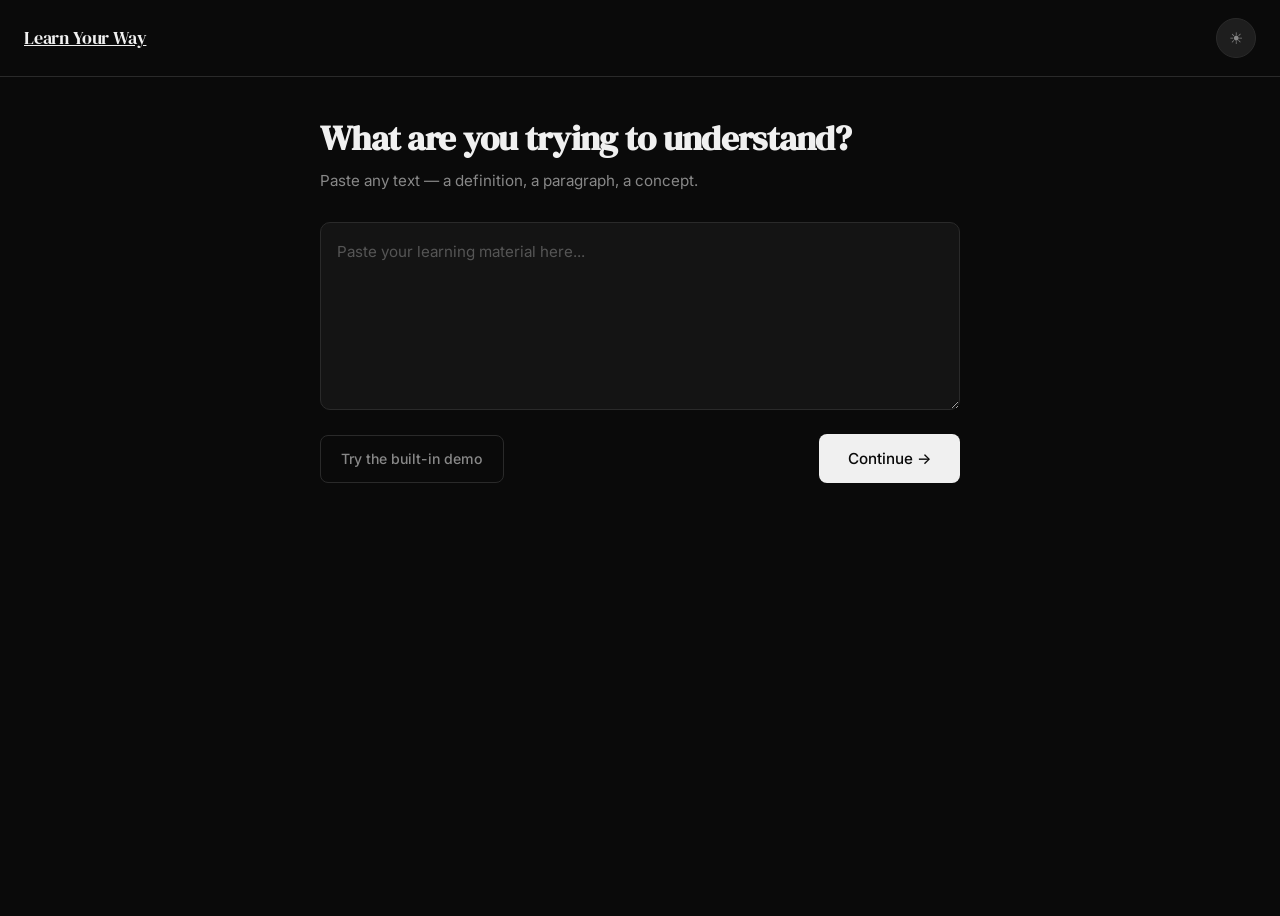
==== learn.html @ 19f1b5b9 "Build learning workspace with explanation modes and demo" ====
<!DOCTYPE html>
<html lang="en" data-theme="dark">
<head>
  <meta charset="UTF-8" />
  <meta name="viewport" content="width=device-width, initial-scale=1.0" />
  <title>Learn Your Way — Workspace</title>
  <link rel="preconnect" href="https://fonts.googleapis.com" />
  <link rel="preconnect" href="https://fonts.gstatic.com" crossorigin />
  <link href="https://fonts.googleapis.com/css2?family=DM+Serif+Display:ital@0;1&family=Inter:wght@400;500;600&display=swap" rel="stylesheet" />
  <link rel="stylesheet" href="style.css" />
  <link rel="stylesheet" href="workspace.css" />
</head>
<body>

  <!-- NAV -->
  <nav class="nav">
    <a href="index.html" class="nav-logo">Learn Your Way</a>
    <button class="theme-toggle" id="themeToggle" aria-label="Toggle dark/light mode">
      <span class="theme-icon" id="themeIcon">☀</span>
    </button>
  </nav>

  <!-- WORKSPACE -->
  <main class="workspace" id="workspace">

    <!-- STEP 1: INPUT -->
    <section class="ws-section" id="inputSection">
      <div class="ws-container">
        <h1 class="ws-heading">What are you trying to understand?</h1>
        <p class="ws-sub">Paste any text — a definition, a paragraph, a concept.</p>

        <textarea
          id="materialInput"
          class="material-input"
          placeholder="Paste your learning material here..."
          rows="6"
          aria-label="Learning material input"
        ></textarea>

        <div class="input-actions">
          <button class="btn btn-ghost" id="demoBtn" type="button">
            Try the built-in demo
          </button>
          <button class="btn btn-primary" id="continueBtn" type="button">
            Continue →
          </button>
        </div>
      </div>
    </section>

    <!-- STEP 2: CHOOSE MODE -->
    <section class="ws-section hidden" id="modeSection">
      <div class="ws-container">

        <div class="material-preview" id="materialPreview"></div>

        <h2 class="ws-heading-sm">How would you like this explained?</h2>

        <div class="mode-buttons" role="group" aria-label="Explanation modes">
          <button class="mode-btn" data-mode="simple" type="button">
            <span class="mode-btn-icon">◎</span>
            <span class="mode-btn-label">Simple</span>
            <span class="mode-btn-desc">Plain language, no jargon</span>
          </button>
          <button class="mode-btn" data-mode="analogy" type="button">
            <span class="mode-btn-icon">◈</span>
            <span class="mode-btn-label">Analogy</span>
            <span class="mode-btn-desc">A real-world comparison</span>
          </button>
          <button class="mode-btn" data-mode="visual" type="button">
            <span class="mode-btn-icon">◱</span>
            <span class="mode-btn-label">Visual</span>
            <span class="mode-btn-desc">Diagram or flow</span>
          </button>
          <button class="mode-btn" data-mode="steps" type="button">
            <span class="mode-btn-icon">◳</span>
            <span class="mode-btn-label">Step-by-step</span>
            <span class="mode-btn-desc">Sequential breakdown</span>
          </button>
        </div>

        <button class="btn btn-ghost btn-sm" id="backToInputBtn" type="button">
          ← Change material
        </button>

      </div>
    </section>

    <!-- STEP 3: EXPLANATION -->
    <section class="ws-section hidden" id="explanationSection">
      <div class="ws-container">

        <!-- Mode indicator -->
        <div class="active-mode-bar" id="activeModeBar">
          <span class="active-mode-icon" id="activeModeIcon"></span>
          <span class="active-mode-label" id="activeModeLabel"></span>
        </div>

        <!-- Loading state -->
        <div class="loading-state hidden" id="loadingState">
          <div class="loading-dots">
            <span></span><span></span><span></span>
          </div>
          <p class="loading-text" id="loadingText">Understanding your material...</p>
        </div>

        <!-- Explanation output -->
        <div class="explanation-output hidden" id="explanationOutput">
          <div class="explanation-content" id="explanationContent"></div>

          <!-- Listen button -->
          <div class="listen-bar">
            <button class="btn-listen" id="listenBtn" type="button" aria-label="Listen to explanation">
              <span id="listenIcon">🔊</span>
              <span id="listenLabel">Listen</span>
            </button>
          </div>
        </div>

        <!-- Error state -->
        <div class="error-state hidden" id="errorState">
          <p class="error-icon">⚠</p>
          <p class="error-message" id="errorMessage">Something went wrong.</p>
          <button class="btn btn-secondary btn-sm" id="retryBtn" type="button">Try again</button>
        </div>

        <!-- Didn't understand? -->
        <div class="rethink-section hidden" id="rethinkSection">
          <p class="rethink-label">Didn't quite get it?</p>
          <div class="rethink-buttons" role="group" aria-label="Try a different explanation">
            <button class="rethink-btn" data-mode="simple" type="button">
              <span class="rethink-icon">◎</span> Explain it simpler
            </button>
            <button class="rethink-btn" data-mode="analogy" type="button">
              <span class="rethink-icon">◈</span> Use an analogy
            </button>
            <button class="rethink-btn" data-mode="visual" type="button">
              <span class="rethink-icon">◱</span> Show me visually
            </button>
            <button class="rethink-btn" data-mode="steps" type="button">
              <span class="rethink-icon">◳</span> Break it into steps
            </button>
          </div>
        </div>

        <!-- Bottom actions -->
        <div class="bottom-actions hidden" id="bottomActions">
          <button class="btn btn-ghost btn-sm" id="backToModeBtn" type="button">
            ← Try another mode
          </button>
          <button class="btn btn-primary" id="practiceBtn" type="button">
            Practice →
          </button>
        </div>

      </div>
    </section>

    <!-- STEP 4: PRACTICE -->
    <section class="ws-section hidden" id="practiceSection">
      <div class="ws-container">
        <h2 class="ws-heading-sm">Practice</h2>
        <p class="ws-sub-sm">Answer these to check your understanding.</p>

        <div id="practiceLoading" class="loading-state">
          <div class="loading-dots">
            <span></span><span></span><span></span>
          </div>
          <p class="loading-text">Preparing practice questions...</p>
        </div>

        <div id="practiceQuestions" class="practice-questions hidden"></div>

        <div class="practice-actions hidden" id="practiceActions">
          <button class="btn btn-primary" id="checkAnswersBtn" type="button">Check answers</button>
        </div>

        <div class="practice-results hidden" id="practiceResults"></div>

        <div class="practice-nav hidden" id="practiceNav">
          <button class="btn btn-ghost btn-sm" id="backToExplainBtn" type="button">
            ← Back to explanation
          </button>
          <button class="btn btn-primary" id="quizBtn" type="button">
            Take the quiz →
          </button>
        </div>

      </div>
    </section>

  </main>

  <script src="demo.js"></script>
  <script src="ai.js"></script>
  <script src="app.js"></script>
</body>
</html>
---- style.css ----
/* ============================================================
   LEARN YOUR WAY — style.css
   Monochrome · Dark/Light · Mobile-first
   ============================================================ */

/* --- Tokens ------------------------------------------------- */
:root {
  --font-display: 'DM Serif Display', Georgia, serif;
  --font-body: 'Inter', system-ui, sans-serif;

  /* Dark (default) */
  --bg:           #0a0a0a;
  --surface:      #141414;
  --surface-2:    #1e1e1e;
  --border:       #2a2a2a;
  --text-primary: #f0f0f0;
  --text-secondary: #888888;
  --text-tertiary: #555555;
  --btn-primary-bg: #f0f0f0;
  --btn-primary-text: #0a0a0a;
  --btn-secondary-bg: transparent;
  --btn-secondary-text: #f0f0f0;
  --btn-secondary-border: #3a3a3a;
  --tag-bg: #252525;
  --tag-text: #aaaaaa;
  --shadow: 0 1px 3px rgba(0,0,0,0.5);
}

[data-theme="light"] {
  --bg:           #f5f5f5;
  --surface:      #ffffff;
  --surface-2:    #f0f0f0;
  --border:       #e0e0e0;
  --text-primary: #111111;
  --text-secondary: #666666;
  --text-tertiary: #aaaaaa;
  --btn-primary-bg: #111111;
  --btn-primary-text: #ffffff;
  --btn-secondary-bg: transparent;
  --btn-secondary-text: #111111;
  --btn-secondary-border: #cccccc;
  --tag-bg: #ebebeb;
  --tag-text: #555555;
  --shadow: 0 1px 3px rgba(0,0,0,0.1);
}

/* --- Reset -------------------------------------------------- */
*, *::before, *::after { box-sizing: border-box; margin: 0; padding: 0; }

html {
  scroll-behavior: smooth;
  font-size: 16px;
}

body {
  font-family: var(--font-body);
  background: var(--bg);
  color: var(--text-primary);
  line-height: 1.6;
  transition: background 0.2s, color 0.2s;
  -webkit-font-smoothing: antialiased;
}

/* --- Container --------------------------------------------- */
.container {
  width: 100%;
  max-width: 720px;
  margin: 0 auto;
  padding: 0 20px;
}

/* --- Nav --------------------------------------------------- */
.nav {
  display: flex;
  align-items: center;
  justify-content: space-between;
  padding: 18px 24px;
  border-bottom: 1px solid var(--border);
  position: sticky;
  top: 0;
  z-index: 100;
  background: var(--bg);
}

.nav-logo {
  font-family: var(--font-display);
  font-size: 1.15rem;
  color: var(--text-primary);
  letter-spacing: -0.01em;
}

.theme-toggle {
  background: var(--surface-2);
  border: 1px solid var(--border);
  color: var(--text-secondary);
  width: 40px;
  height: 40px;
  border-radius: 50%;
  cursor: pointer;
  font-size: 1rem;
  display: flex;
  align-items: center;
  justify-content: center;
  transition: border-color 0.2s, color 0.2s;
}

.theme-toggle:hover {
  border-color: var(--text-secondary);
  color: var(--text-primary);
}

.theme-toggle:focus-visible {
  outline: 2px solid var(--text-primary);
  outline-offset: 2px;
}

/* --- Buttons ----------------------------------------------- */
.btn {
  display: inline-flex;
  align-items: center;
  justify-content: center;
  padding: 14px 28px;
  border-radius: 8px;
  font-family: var(--font-body);
  font-size: 0.95rem;
  font-weight: 500;
  text-decoration: none;
  border: 1px solid transparent;
  cursor: pointer;
  transition: opacity 0.15s, transform 0.1s;
  -webkit-tap-highlight-color: transparent;
  min-height: 48px;
}

.btn:active { transform: scale(0.98); }

.btn:focus-visible {
  outline: 2px solid var(--text-primary);
  outline-offset: 2px;
}

.btn-primary {
  background: var(--btn-primary-bg);
  color: var(--btn-primary-text);
}

.btn-primary:hover { opacity: 0.85; }

.btn-secondary {
  background: var(--btn-secondary-bg);
  color: var(--btn-secondary-text);
  border-color: var(--btn-secondary-border);
}

.btn-secondary:hover {
  border-color: var(--text-secondary);
}

.btn-large {
  padding: 16px 40px;
  font-size: 1.05rem;
}

/* --- Hero -------------------------------------------------- */
.hero {
  padding: 80px 24px 72px;
  text-align: center;
}

.hero-inner {
  max-width: 600px;
  margin: 0 auto;
}

.hero-eyebrow {
  font-size: 0.78rem;
  font-weight: 500;
  letter-spacing: 0.12em;
  text-transform: uppercase;
  color: var(--text-tertiary);
  margin-bottom: 24px;
}

.hero-heading {
  font-family: var(--font-display);
  font-size: clamp(2.4rem, 8vw, 4rem);
  line-height: 1.15;
  letter-spacing: -0.02em;
  color: var(--text-primary);
  margin-bottom: 20px;
}

.hero-heading em {
  font-style: italic;
  color: var(--text-secondary);
}

.hero-sub {
  font-size: 1.05rem;
  color: var(--text-secondary);
  line-height: 1.7;
  margin-bottom: 40px;
}

.hero-actions {
  display: flex;
  gap: 12px;
  justify-content: center;
  flex-wrap: wrap;
}

/* --- Problem strip ----------------------------------------- */
.problem {
  border-top: 1px solid var(--border);
  border-bottom: 1px solid var(--border);
  padding: 40px 0;
  background: var(--surface);
}

.problem-text {
  font-size: 1.05rem;
  color: var(--text-secondary);
  line-height: 1.8;
  text-align: center;
  max-width: 560px;
  margin: 0 auto;
}

.problem-text strong {
  color: var(--text-primary);
  font-weight: 600;
}

/* --- Section labels ---------------------------------------- */
.section-label {
  font-size: 0.75rem;
  font-weight: 500;
  letter-spacing: 0.12em;
  text-transform: uppercase;
  color: var(--text-tertiary);
  margin-bottom: 12px;
}

.section-heading {
  font-family: var(--font-display);
  font-size: clamp(1.6rem, 5vw, 2.4rem);
  line-height: 1.2;
  letter-spacing: -0.02em;
  color: var(--text-primary);
  margin-bottom: 10px;
}

.section-sub {
  font-size: 1rem;
  color: var(--text-secondary);
  margin-bottom: 40px;
}

/* --- Demo section ------------------------------------------ */
.demo {
  padding: 72px 0;
}

.concept-source {
  background: var(--surface);
  border: 1px solid var(--border);
  border-radius: 10px;
  padding: 20px 24px;
  margin-bottom: 28px;
  display: flex;
  flex-direction: column;
  gap: 10px;
}

.concept-tag {
  font-size: 0.72rem;
  font-weight: 600;
  letter-spacing: 0.1em;
  text-transform: uppercase;
  color: var(--text-tertiary);
}

.concept-original {
  font-size: 0.95rem;
  color: var(--text-secondary);
  font-style: italic;
  line-height: 1.6;
}

/* --- Mode cards -------------------------------------------- */
.modes-grid {
  display: grid;
  grid-template-columns: 1fr;
  gap: 16px;
  margin-bottom: 40px;
}

@media (min-width: 600px) {
  .modes-grid { grid-template-columns: 1fr 1fr; }
}

.mode-card {
  background: var(--surface);
  border: 1px solid var(--border);
  border-radius: 10px;
  padding: 20px;
  transition: border-color 0.2s;
}

.mode-card:hover {
  border-color: var(--text-tertiary);
}

.mode-header {
  display: flex;
  align-items: center;
  gap: 8px;
  margin-bottom: 14px;
}

.mode-icon {
  font-size: 1rem;
  color: var(--text-tertiary);
}

.mode-label {
  font-size: 0.78rem;
  font-weight: 600;
  letter-spacing: 0.1em;
  text-transform: uppercase;
  color: var(--text-secondary);
}

.mode-text {
  font-size: 0.92rem;
  color: var(--text-primary);
  line-height: 1.7;
}

.mode-text em {
  font-style: italic;
  color: var(--text-secondary);
}

/* Visual demo */
.visual-demo {
  display: flex;
  flex-direction: column;
  align-items: flex-start;
  gap: 6px;
}

.vd-box {
  background: var(--surface-2);
  border: 1px solid var(--border);
  border-radius: 6px;
  padding: 8px 14px;
  font-size: 0.85rem;
  color: var(--text-secondary);
  display: flex;
  align-items: center;
  gap: 8px;
  width: 100%;
}

.vd-val {
  font-family: 'Courier New', monospace;
  font-size: 0.8rem;
  color: var(--text-primary);
  margin-left: auto;
}

.vd-addr { border-style: dashed; }
.vd-ptr { border-color: var(--text-tertiary); }

.vd-arrow {
  font-size: 0.78rem;
  color: var(--text-tertiary);
  padding-left: 14px;
}

/* Step list */
.steps-list {
  list-style: none;
  counter-reset: step-counter;
  display: flex;
  flex-direction: column;
  gap: 10px;
}

.steps-list li {
  counter-increment: step-counter;
  display: flex;
  align-items: flex-start;
  gap: 10px;
  font-size: 0.88rem;
  color: var(--text-primary);
  line-height: 1.5;
}

.steps-list li::before {
  content: counter(step-counter);
  min-width: 22px;
  height: 22px;
  border: 1px solid var(--border);
  border-radius: 50%;
  display: flex;
  align-items: center;
  justify-content: center;
  font-size: 0.72rem;
  font-weight: 600;
  color: var(--text-tertiary);
  flex-shrink: 0;
  margin-top: 1px;
}

/* Demo CTA */
.demo-cta {
  text-align: center;
  padding-top: 8px;
}

.demo-cta-text {
  font-size: 0.92rem;
  color: var(--text-secondary);
  margin-bottom: 20px;
}

/* --- How it works ------------------------------------------ */
.how {
  padding: 72px 0;
  border-top: 1px solid var(--border);
  background: var(--surface);
}

.steps-flow {
  display: flex;
  flex-direction: column;
  gap: 0;
}

.flow-step {
  display: flex;
  gap: 20px;
  align-items: flex-start;
}

.flow-num {
  width: 40px;
  height: 40px;
  border: 1px solid var(--border);
  border-radius: 50%;
  display: flex;
  align-items: center;
  justify-content: center;
  font-size: 0.85rem;
  font-weight: 600;
  color: var(--text-secondary);
  flex-shrink: 0;
}

.flow-content h3 {
  font-size: 1rem;
  font-weight: 600;
  color: var(--text-primary);
  margin-bottom: 6px;
  padding-top: 8px;
}

.flow-content p {
  font-size: 0.9rem;
  color: var(--text-secondary);
  line-height: 1.6;
}

.flow-divider {
  color: var(--text-tertiary);
  padding: 10px 0 10px 19px;
  font-size: 1rem;
}

/* --- Final CTA --------------------------------------------- */
.final-cta {
  padding: 80px 24px;
  text-align: center;
  border-top: 1px solid var(--border);
}

.final-heading {
  font-family: var(--font-display);
  font-size: clamp(1.8rem, 5vw, 2.8rem);
  letter-spacing: -0.02em;
  color: var(--text-primary);
  margin-bottom: 28px;
}

/* --- Footer ------------------------------------------------ */
.footer {
  padding: 28px 0;
  border-top: 1px solid var(--border);
  text-align: center;
}

.footer p {
  font-size: 0.8rem;
  color: var(--text-tertiary);
}

.footer-brand {
  color: var(--text-secondary);
}

/* --- Utility ----------------------------------------------- */
@media (prefers-reduced-motion: reduce) {
  *, *::before, *::after {
    transition: none !important;
    animation: none !important;
  }
}
---- workspace.css ----
/* ============================================================
   LEARN YOUR WAY — workspace.css
   Styles specific to learn.html
   ============================================================ */

/* --- Workspace layout -------------------------------------- */
.workspace {
  min-height: calc(100vh - 61px);
  padding-bottom: 80px;
}

.ws-container {
  max-width: 680px;
  margin: 0 auto;
  padding: 40px 20px 0;
}

.ws-section {
  animation: fadeIn 0.25s ease;
}

.ws-heading {
  font-family: var(--font-display);
  font-size: clamp(1.6rem, 5vw, 2.2rem);
  letter-spacing: -0.02em;
  color: var(--text-primary);
  margin-bottom: 10px;
  line-height: 1.2;
}

.ws-heading-sm {
  font-family: var(--font-display);
  font-size: clamp(1.2rem, 4vw, 1.6rem);
  letter-spacing: -0.02em;
  color: var(--text-primary);
  margin-bottom: 20px;
  line-height: 1.3;
}

.ws-sub {
  font-size: 0.95rem;
  color: var(--text-secondary);
  margin-bottom: 28px;
}

.ws-sub-sm {
  font-size: 0.9rem;
  color: var(--text-secondary);
  margin-bottom: 28px;
}

/* --- Utility ----------------------------------------------- */
.hidden { display: none !important; }

@keyframes fadeIn {
  from { opacity: 0; transform: translateY(8px); }
  to   { opacity: 1; transform: translateY(0); }
}

/* --- Input ------------------------------------------------- */
.material-input {
  width: 100%;
  background: var(--surface);
  border: 1px solid var(--border);
  border-radius: 10px;
  color: var(--text-primary);
  font-family: var(--font-body);
  font-size: 0.95rem;
  line-height: 1.7;
  padding: 16px;
  resize: vertical;
  min-height: 160px;
  transition: border-color 0.2s;
  -webkit-appearance: none;
}

.material-input::placeholder {
  color: var(--text-tertiary);
}

.material-input:focus {
  outline: none;
  border-color: var(--text-secondary);
}

.input-actions {
  display: flex;
  gap: 12px;
  margin-top: 16px;
  justify-content: space-between;
  align-items: center;
  flex-wrap: wrap;
}

/* --- Ghost button variant ---------------------------------- */
.btn-ghost {
  background: transparent;
  border: 1px solid var(--border);
  color: var(--text-secondary);
  padding: 12px 20px;
  font-size: 0.88rem;
}

.btn-ghost:hover {
  border-color: var(--text-secondary);
  color: var(--text-primary);
}

.btn-sm {
  padding: 10px 18px;
  font-size: 0.85rem;
  min-height: 40px;
}

/* --- Material preview -------------------------------------- */
.material-preview {
  background: var(--surface);
  border: 1px solid var(--border);
  border-radius: 10px;
  padding: 16px 20px;
  margin-bottom: 28px;
  font-size: 0.88rem;
  color: var(--text-secondary);
  line-height: 1.6;
  max-height: 100px;
  overflow: hidden;
  position: relative;
}

.material-preview::after {
  content: '';
  position: absolute;
  bottom: 0; left: 0; right: 0;
  height: 36px;
  background: linear-gradient(transparent, var(--surface));
}

/* --- Mode buttons ------------------------------------------ */
.mode-buttons {
  display: grid;
  grid-template-columns: 1fr 1fr;
  gap: 12px;
  margin-bottom: 24px;
}

.mode-btn {
  background: var(--surface);
  border: 1px solid var(--border);
  border-radius: 10px;
  padding: 18px 16px;
  cursor: pointer;
  text-align: left;
  display: flex;
  flex-direction: column;
  gap: 4px;
  transition: border-color 0.15s, background 0.15s;
  -webkit-tap-highlight-color: transparent;
  min-height: 100px;
}

.mode-btn:hover,
.mode-btn:focus-visible {
  border-color: var(--text-secondary);
  background: var(--surface-2);
}

.mode-btn:focus-visible {
  outline: 2px solid var(--text-primary);
  outline-offset: 2px;
}

.mode-btn:active {
  transform: scale(0.98);
}

.mode-btn-icon {
  font-size: 1.1rem;
  color: var(--text-tertiary);
  margin-bottom: 4px;
}

.mode-btn-label {
  font-size: 0.9rem;
  font-weight: 600;
  color: var(--text-primary);
}

.mode-btn-desc {
  font-size: 0.78rem;
  color: var(--text-secondary);
  line-height: 1.4;
}

/* --- Active mode bar --------------------------------------- */
.active-mode-bar {
  display: flex;
  align-items: center;
  gap: 8px;
  margin-bottom: 24px;
  padding: 10px 16px;
  background: var(--surface);
  border: 1px solid var(--border);
  border-radius: 8px;
}

.active-mode-icon {
  font-size: 0.95rem;
  color: var(--text-tertiary);
}

.active-mode-label {
  font-size: 0.78rem;
  font-weight: 600;
  letter-spacing: 0.1em;
  text-transform: uppercase;
  color: var(--text-secondary);
}

/* --- Loading ----------------------------------------------- */
.loading-state {
  display: flex;
  flex-direction: column;
  align-items: center;
  gap: 16px;
  padding: 48px 0;
}

.loading-dots {
  display: flex;
  gap: 6px;
}

.loading-dots span {
  width: 7px;
  height: 7px;
  border-radius: 50%;
  background: var(--text-tertiary);
  animation: pulse 1.2s ease-in-out infinite;
}

.loading-dots span:nth-child(2) { animation-delay: 0.2s; }
.loading-dots span:nth-child(3) { animation-delay: 0.4s; }

@keyframes pulse {
  0%, 80%, 100% { opacity: 0.3; transform: scale(0.85); }
  40%           { opacity: 1;   transform: scale(1); }
}

.loading-text {
  font-size: 0.88rem;
  color: var(--text-secondary);
}

/* --- Explanation output ------------------------------------ */
.explanation-output {
  margin-bottom: 32px;
}

.explanation-content {
  font-size: 0.97rem;
  color: var(--text-primary);
  line-height: 1.8;
}

/* Text styles inside explanation */
.explanation-content p {
  margin-bottom: 16px;
}

.explanation-content strong {
  color: var(--text-primary);
  font-weight: 600;
}

.explanation-content em {
  color: var(--text-secondary);
  font-style: italic;
}

/* Visual diagram styles */
.ai-diagram {
  display: flex;
  flex-direction: column;
  align-items: flex-start;
  gap: 6px;
  margin: 16px 0;
  padding: 20px;
  background: var(--surface);
  border: 1px solid var(--border);
  border-radius: 10px;
}

.ai-diagram-box {
  background: var(--surface-2);
  border: 1px solid var(--border);
  border-radius: 6px;
  padding: 10px 16px;
  font-size: 0.88rem;
  color: var(--text-primary);
  width: 100%;
}

.ai-diagram-arrow {
  font-size: 0.8rem;
  color: var(--text-tertiary);
  padding-left: 16px;
}

/* Step list in explanation */
.ai-steps {
  list-style: none;
  counter-reset: ai-step;
  display: flex;
  flex-direction: column;
  gap: 14px;
  margin: 16px 0;
}

.ai-steps li {
  counter-increment: ai-step;
  display: flex;
  gap: 14px;
  align-items: flex-start;
  font-size: 0.93rem;
  color: var(--text-primary);
  line-height: 1.6;
}

.ai-steps li::before {
  content: counter(ai-step);
  min-width: 26px;
  height: 26px;
  border: 1px solid var(--border);
  border-radius: 50%;
  display: flex;
  align-items: center;
  justify-content: center;
  font-size: 0.75rem;
  font-weight: 600;
  color: var(--text-tertiary);
  flex-shrink: 0;
  margin-top: 2px;
}

/* --- Listen bar -------------------------------------------- */
.listen-bar {
  margin-top: 20px;
  padding-top: 20px;
  border-top: 1px solid var(--border);
}

.btn-listen {
  display: inline-flex;
  align-items: center;
  gap: 8px;
  background: var(--surface);
  border: 1px solid var(--border);
  border-radius: 8px;
  color: var(--text-secondary);
  font-family: var(--font-body);
  font-size: 0.88rem;
  font-weight: 500;
  padding: 10px 18px;
  cursor: pointer;
  transition: border-color 0.15s, color 0.15s;
  min-height: 44px;
}

.btn-listen:hover {
  border-color: var(--text-secondary);
  color: var(--text-primary);
}

.btn-listen:focus-visible {
  outline: 2px solid var(--text-primary);
  outline-offset: 2px;
}

.btn-listen.listening {
  border-color: var(--text-primary);
  color: var(--text-primary);
}

/* --- Error state ------------------------------------------- */
.error-state {
  text-align: center;
  padding: 40px 0;
  display: flex;
  flex-direction: column;
  align-items: center;
  gap: 12px;
}

.error-icon {
  font-size: 1.5rem;
  color: var(--text-tertiary);
}

.error-message {
  font-size: 0.92rem;
  color: var(--text-secondary);
  max-width: 300px;
  line-height: 1.5;
}

/* --- Rethink section --------------------------------------- */
.rethink-section {
  border-top: 1px solid var(--border);
  padding-top: 28px;
  margin-bottom: 24px;
}

.rethink-label {
  font-size: 0.82rem;
  font-weight: 600;
  letter-spacing: 0.06em;
  text-transform: uppercase;
  color: var(--text-tertiary);
  margin-bottom: 14px;
}

.rethink-buttons {
  display: flex;
  flex-direction: column;
  gap: 8px;
}

.rethink-btn {
  display: flex;
  align-items: center;
  gap: 10px;
  background: var(--surface);
  border: 1px solid var(--border);
  border-radius: 8px;
  color: var(--text-secondary);
  font-family: var(--font-body);
  font-size: 0.88rem;
  font-weight: 500;
  padding: 13px 16px;
  cursor: pointer;
  text-align: left;
  transition: border-color 0.15s, color 0.15s, background 0.15s;
  min-height: 48px;
  -webkit-tap-highlight-color: transparent;
}

.rethink-btn:hover {
  border-color: var(--text-secondary);
  color: var(--text-primary);
  background: var(--surface-2);
}

.rethink-btn:focus-visible {
  outline: 2px solid var(--text-primary);
  outline-offset: 2px;
}

.rethink-btn:active {
  transform: scale(0.99);
}

.rethink-icon {
  color: var(--text-tertiary);
  font-size: 0.9rem;
}

/* --- Bottom actions ---------------------------------------- */
.bottom-actions {
  display: flex;
  justify-content: space-between;
  align-items: center;
  gap: 12px;
  flex-wrap: wrap;
  padding-top: 8px;
}

/* --- Practice --------------------------------------------- */
.practice-questions {
  display: flex;
  flex-direction: column;
  gap: 24px;
  margin-bottom: 28px;
}

.practice-q {
  background: var(--surface);
  border: 1px solid var(--border);
  border-radius: 10px;
  padding: 20px;
}

.practice-q-text {
  font-size: 0.95rem;
  font-weight: 600;
  color: var(--text-primary);
  margin-bottom: 14px;
  line-height: 1.5;
}

.practice-q-num {
  font-size: 0.75rem;
  color: var(--text-tertiary);
  font-weight: 500;
  margin-bottom: 8px;
  letter-spacing: 0.06em;
  text-transform: uppercase;
}

/* Multiple choice options */
.mc-options {
  display: flex;
  flex-direction: column;
  gap: 8px;
}

.mc-option {
  display: flex;
  align-items: center;
  gap: 12px;
  background: var(--surface-2);
  border: 1px solid var(--border);
  border-radius: 8px;
  padding: 12px 14px;
  cursor: pointer;
  font-family: var(--font-body);
  font-size: 0.9rem;
  color: var(--text-primary);
  text-align: left;
  transition: border-color 0.15s;
  min-height: 48px;
  width: 100%;
  -webkit-tap-highlight-color: transparent;
}

.mc-option:hover {
  border-color: var(--text-secondary);
}

.mc-option.selected {
  border-color: var(--text-primary);
  background: var(--surface);
}

.mc-option.correct {
  border-color: #888;
  background: var(--surface-2);
}

.mc-option.incorrect {
  border-color: var(--text-tertiary);
  opacity: 0.6;
}

.mc-letter {
  width: 24px;
  height: 24px;
  border: 1px solid var(--border);
  border-radius: 50%;
  display: flex;
  align-items: center;
  justify-content: center;
  font-size: 0.75rem;
  font-weight: 600;
  color: var(--text-tertiary);
  flex-shrink: 0;
}

/* Short answer */
.short-answer-input {
  width: 100%;
  background: var(--surface-2);
  border: 1px solid var(--border);
  border-radius: 8px;
  color: var(--text-primary);
  font-family: var(--font-body);
  font-size: 0.9rem;
  padding: 12px 14px;
  resize: none;
  min-height: 80px;
  transition: border-color 0.2s;
}

.short-answer-input:focus {
  outline: none;
  border-color: var(--text-secondary);
}

/* Practice actions */
.practice-actions {
  margin-bottom: 20px;
}

/* Practice results */
.practice-results {
  display: flex;
  flex-direction: column;
  gap: 16px;
  margin-bottom: 24px;
}

.result-item {
  background: var(--surface);
  border: 1px solid var(--border);
  border-radius: 10px;
  padding: 16px 20px;
}

.result-status {
  font-size: 0.75rem;
  font-weight: 600;
  letter-spacing: 0.08em;
  text-transform: uppercase;
  margin-bottom: 8px;
}

.result-status.correct { color: var(--text-secondary); }
.result-status.incorrect { color: var(--text-tertiary); }

.result-q {
  font-size: 0.88rem;
  color: var(--text-secondary);
  margin-bottom: 6px;
}

.result-answer {
  font-size: 0.88rem;
  color: var(--text-primary);
  font-weight: 500;
}

.result-explanation {
  font-size: 0.83rem;
  color: var(--text-secondary);
  margin-top: 8px;
  line-height: 1.5;
  padding-top: 8px;
  border-top: 1px solid var(--border);
}

/* Practice nav */
.practice-nav {
  display: flex;
  justify-content: space-between;
  align-items: center;
  flex-wrap: wrap;
  gap: 12px;
  padding-top: 8px;
}
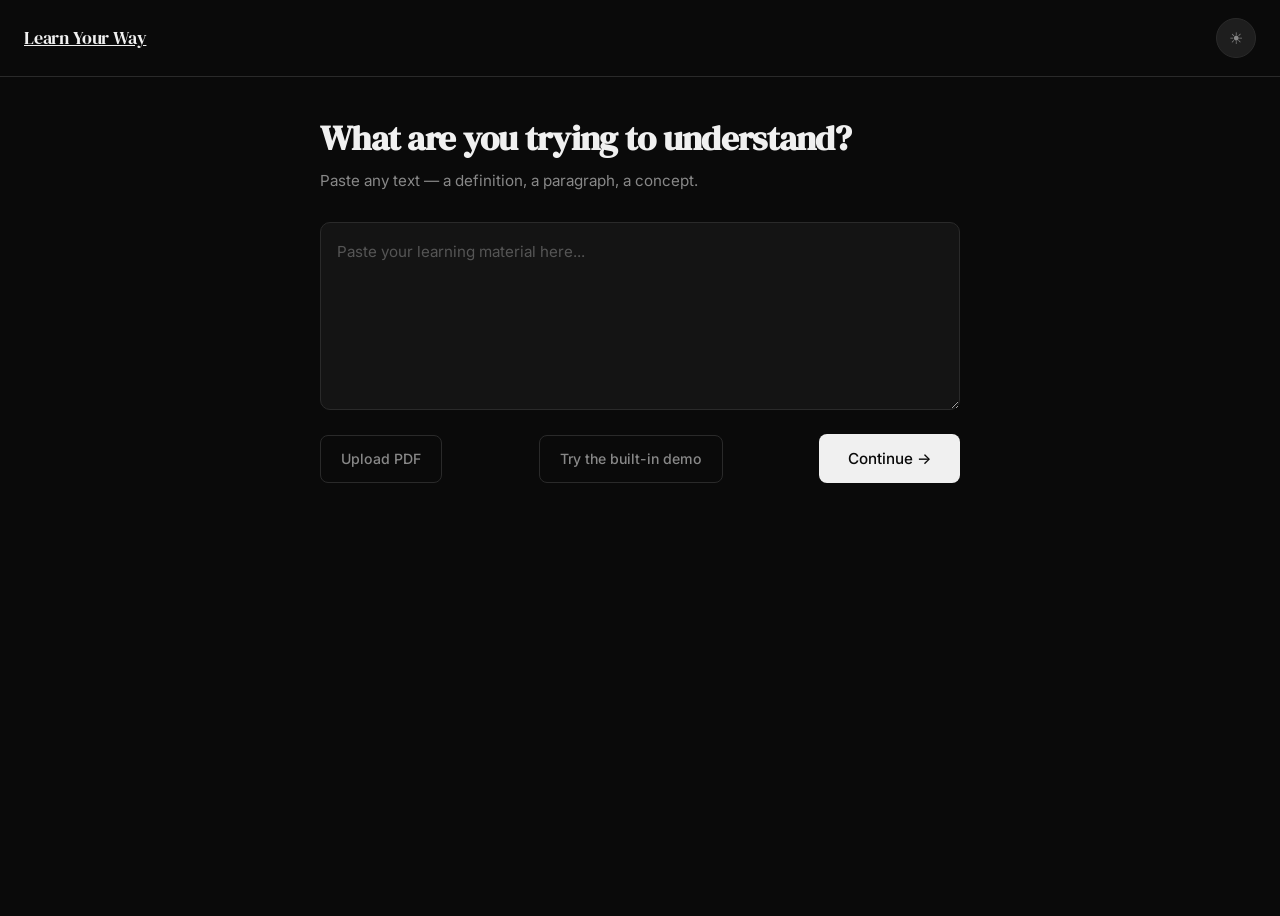
==== commit c96041c9: "Add PDF upload support for text-based PDFs" ====
--- a/learn.html
+++ b/learn.html
@@ -38,7 +38,7 @@
         ></textarea>
 
         <div class="input-actions">
-          <button class="btn btn-ghost" id="demoBtn" type="button">
+          <button class="btn btn-ghost" id="pdfBtn" type="button">Upload PDF</button><input type="file" id="pdfUpload" accept=".pdf" style="display:none" /><button class="btn btn-ghost" id="demoBtn" type="button">
             Try the built-in demo
           </button>
           <button class="btn btn-primary" id="continueBtn" type="button">
@@ -90,13 +90,11 @@
     <section class="ws-section hidden" id="explanationSection">
       <div class="ws-container">
 
-        <!-- Mode indicator -->
         <div class="active-mode-bar" id="activeModeBar">
           <span class="active-mode-icon" id="activeModeIcon"></span>
           <span class="active-mode-label" id="activeModeLabel"></span>
         </div>
 
-        <!-- Loading state -->
         <div class="loading-state hidden" id="loadingState">
           <div class="loading-dots">
             <span></span><span></span><span></span>
@@ -104,11 +102,8 @@
           <p class="loading-text" id="loadingText">Understanding your material...</p>
         </div>
 
-        <!-- Explanation output -->
         <div class="explanation-output hidden" id="explanationOutput">
           <div class="explanation-content" id="explanationContent"></div>
-
-          <!-- Listen button -->
           <div class="listen-bar">
             <button class="btn-listen" id="listenBtn" type="button" aria-label="Listen to explanation">
               <span id="listenIcon">🔊</span>
@@ -117,14 +112,12 @@
           </div>
         </div>
 
-        <!-- Error state -->
         <div class="error-state hidden" id="errorState">
           <p class="error-icon">⚠</p>
           <p class="error-message" id="errorMessage">Something went wrong.</p>
           <button class="btn btn-secondary btn-sm" id="retryBtn" type="button">Try again</button>
         </div>
 
-        <!-- Didn't understand? -->
         <div class="rethink-section hidden" id="rethinkSection">
           <p class="rethink-label">Didn't quite get it?</p>
           <div class="rethink-buttons" role="group" aria-label="Try a different explanation">
@@ -143,7 +136,6 @@
           </div>
         </div>
 
-        <!-- Bottom actions -->
         <div class="bottom-actions hidden" id="bottomActions">
           <button class="btn btn-ghost btn-sm" id="backToModeBtn" type="button">
             ← Try another mode
@@ -163,9 +155,7 @@
         <p class="ws-sub-sm">Answer these to check your understanding.</p>
 
         <div id="practiceLoading" class="loading-state">
-          <div class="loading-dots">
-            <span></span><span></span><span></span>
-          </div>
+          <div class="loading-dots"><span></span><span></span><span></span></div>
           <p class="loading-text">Preparing practice questions...</p>
         </div>
 
@@ -181,9 +171,78 @@
           <button class="btn btn-ghost btn-sm" id="backToExplainBtn" type="button">
             ← Back to explanation
           </button>
-          <button class="btn btn-primary" id="quizBtn" type="button">
+          <button class="btn btn-primary" id="toQuizBtn" type="button">
             Take the quiz →
           </button>
+        </div>
+
+      </div>
+    </section>
+
+    <!-- STEP 5: QUIZ -->
+    <section class="ws-section hidden" id="quizSection">
+      <div class="ws-container">
+
+        <!-- Quiz intro -->
+        <div id="quizIntro">
+          <h2 class="ws-heading-sm">Quiz</h2>
+          <p class="ws-sub-sm">Four questions. No time limit. Take your time.</p>
+          <button class="btn btn-primary" id="startQuizBtn" type="button">Start quiz →</button>
+        </div>
+
+        <!-- Quiz questions -->
+        <div id="quizLoading" class="loading-state hidden">
+          <div class="loading-dots"><span></span><span></span><span></span></div>
+          <p class="loading-text">Preparing your quiz...</p>
+        </div>
+
+        <div id="quizQuestions" class="practice-questions hidden"></div>
+
+        <div class="practice-actions hidden" id="quizActions">
+          <button class="btn btn-primary" id="submitQuizBtn" type="button">Submit quiz</button>
+        </div>
+
+        <!-- Quiz results -->
+        <div id="quizResults" class="hidden">
+
+          <!-- Score card -->
+          <div class="quiz-score-card" id="quizScoreCard"></div>
+
+          <!-- Per-question results -->
+          <div id="quizResultItems" class="practice-results"></div>
+
+          <!-- If any wrong: offer re-explanation -->
+          <div id="quizRethink" class="hidden">
+            <div class="rethink-section">
+              <p class="rethink-label">Still unclear on some answers?</p>
+              <p class="quiz-rethink-sub">Go back and have the concept explained a different way.</p>
+              <div class="rethink-buttons" role="group" aria-label="Try a different explanation">
+                <button class="rethink-btn" data-mode="simple" type="button">
+                  <span class="rethink-icon">◎</span> Explain it simpler
+                </button>
+                <button class="rethink-btn" data-mode="analogy" type="button">
+                  <span class="rethink-icon">◈</span> Use an analogy
+                </button>
+                <button class="rethink-btn" data-mode="visual" type="button">
+                  <span class="rethink-icon">◱</span> Show me visually
+                </button>
+                <button class="rethink-btn" data-mode="steps" type="button">
+                  <span class="rethink-icon">◳</span> Break it into steps
+                </button>
+              </div>
+            </div>
+          </div>
+
+          <!-- Final nav -->
+          <div class="practice-nav">
+            <button class="btn btn-ghost btn-sm" id="backToPracticeBtn" type="button">
+              ← Back to practice
+            </button>
+            <button class="btn btn-primary" id="startOverBtn" type="button">
+              Start over
+            </button>
+          </div>
+
         </div>
 
       </div>
--- a/workspace.css
+++ b/workspace.css
@@ -613,8 +613,8 @@
   margin-bottom: 8px;
 }
 
-.result-status.correct { color: var(--text-secondary); }
-.result-status.incorrect { color: var(--text-tertiary); }
+.result-status.correct { color: #4caf50; }
+.result-status.incorrect { color: #e53935; }
 
 .result-q {
   font-size: 0.88rem;
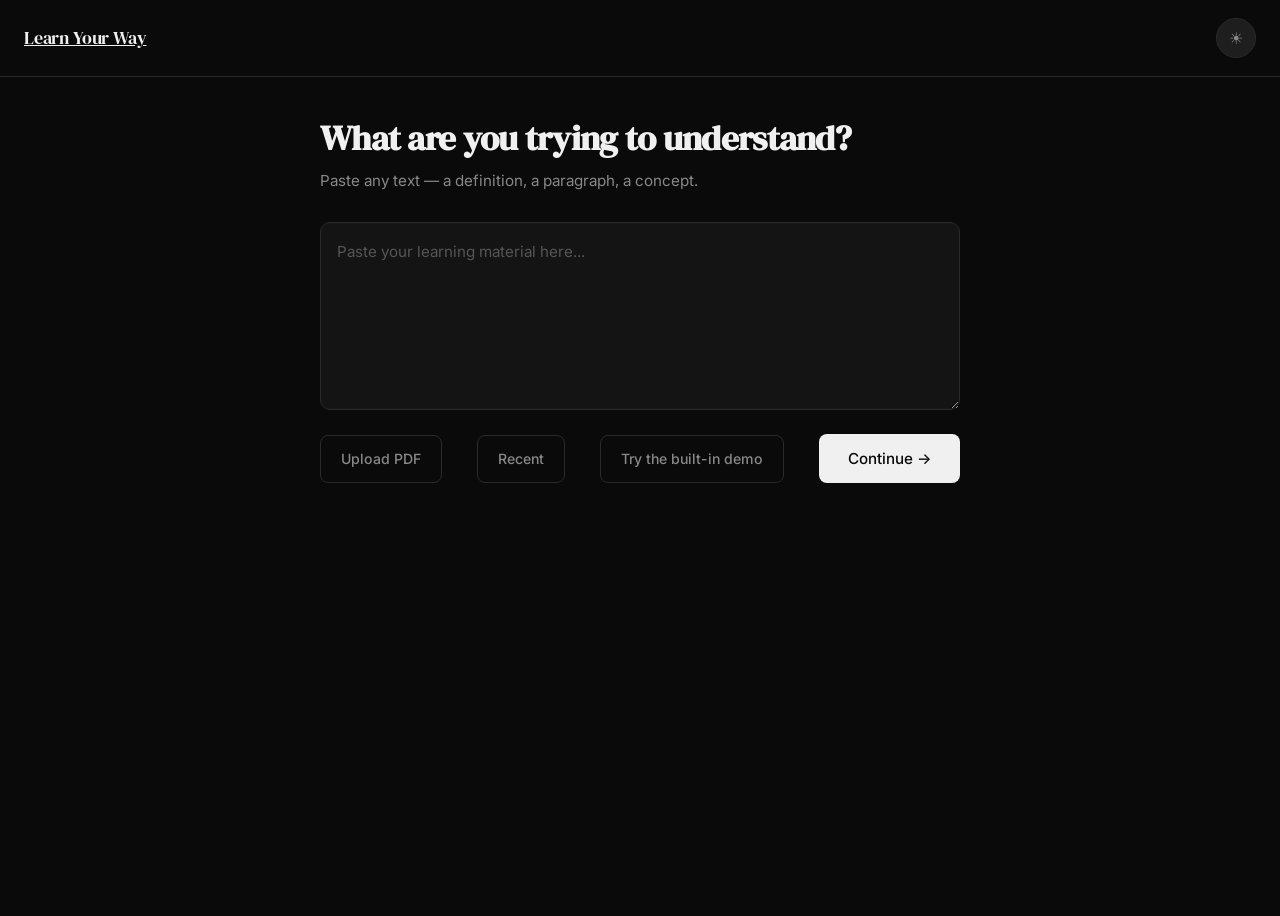
==== commit 6bff6402: "Add history feature with localStorage" ====
--- a/learn.html
+++ b/learn.html
@@ -38,7 +38,8 @@
         ></textarea>
 
         <div class="input-actions">
-          <button class="btn btn-ghost" id="pdfBtn" type="button">Upload PDF</button><input type="file" id="pdfUpload" accept=".pdf" style="display:none" /><button class="btn btn-ghost" id="demoBtn" type="button">
+          <button class="btn btn-ghost" id="pdfBtn" type="button">Upload PDF</button><input type="file" id="pdfUpload" accept=".pdf" style="display:none" /><button class="btn btn-ghost" id="historyBtn" type="button">Recent</button>
+          <button class="btn btn-ghost" id="demoBtn" type="button">
             Try the built-in demo
           </button>
           <button class="btn btn-primary" id="continueBtn" type="button">
@@ -54,6 +55,14 @@
 
         <div class="material-preview" id="materialPreview"></div>
 
+        <div class="lang-selector">
+          <span class="lang-label">Language</span>
+          <div class="lang-buttons" role="group" aria-label="Choose language">
+            <button class="lang-btn active" data-lang="English" type="button">English</button>
+            <button class="lang-btn" data-lang="Hindi" type="button">हिंदी</button>
+            <button class="lang-btn" data-lang="Tamil" type="button">தமிழ்</button>
+          </div>
+        </div>
         <h2 class="ws-heading-sm">How would you like this explained?</h2>
 
         <div class="mode-buttons" role="group" aria-label="Explanation modes">
@@ -250,7 +259,15 @@
 
   </main>
 
-  <script src="demo.js"></script>
+  <div class="history-panel hidden" id="historyPanel">
+      <div class="history-header">
+        <span class="history-title">Recent</span>
+        <button class="history-close" id="historyClose" type="button">✕</button>
+      </div>
+      <div class="history-list" id="historyList"></div>
+      <button class="btn btn-ghost btn-sm" id="historyClearBtn" type="button">Clear history</button>
+    </div>
+    <script src="demo.js"></script>
   <script src="ai.js"></script>
   <script src="app.js"></script>
 </body>
--- a/workspace.css
+++ b/workspace.css
@@ -646,3 +646,189 @@
   gap: 12px;
   padding-top: 8px;
 }
+
+/* --- Key term highlights ----------------------------------- */
+.key-term {
+  border-bottom: 2px solid var(--text-tertiary);
+  cursor: help;
+  font-weight: 500;
+}
+
+.key-term:hover {
+  border-bottom-color: var(--text-primary);
+  color: var(--text-primary);
+}
+
+.key-terms-bar {
+  display: flex;
+  flex-wrap: wrap;
+  gap: 8px;
+  margin-top: 20px;
+  padding-top: 20px;
+  border-top: 1px solid var(--border);
+}
+
+.key-terms-label {
+  font-size: 0.75rem;
+  font-weight: 600;
+  letter-spacing: 0.1em;
+  text-transform: uppercase;
+  color: var(--text-tertiary);
+  width: 100%;
+  margin-bottom: 4px;
+}
+
+.key-term-chip {
+  font-size: 0.8rem;
+  color: var(--text-secondary);
+  background: var(--surface-2);
+  border: 1px solid var(--border);
+  border-radius: 20px;
+  padding: 4px 12px;
+}
+
+/* --- Language selector ------------------------------------- */
+.lang-selector {
+  display: flex;
+  align-items: center;
+  gap: 12px;
+  margin-bottom: 24px;
+  flex-wrap: wrap;
+}
+
+.lang-label {
+  font-size: 0.78rem;
+  font-weight: 600;
+  letter-spacing: 0.1em;
+  text-transform: uppercase;
+  color: var(--text-tertiary);
+  flex-shrink: 0;
+}
+
+.lang-buttons {
+  display: flex;
+  gap: 8px;
+}
+
+.lang-btn {
+  background: var(--surface);
+  border: 1px solid var(--border);
+  border-radius: 20px;
+  color: var(--text-secondary);
+  font-family: var(--font-body);
+  font-size: 0.85rem;
+  padding: 6px 16px;
+  cursor: pointer;
+  transition: border-color 0.15s, color 0.15s, background 0.15s;
+  min-height: 36px;
+}
+
+.lang-btn:hover {
+  border-color: var(--text-secondary);
+  color: var(--text-primary);
+}
+
+.lang-btn.active {
+  background: var(--btn-primary-bg);
+  color: var(--btn-primary-text);
+  border-color: var(--btn-primary-bg);
+}
+
+.lang-btn:focus-visible {
+  outline: 2px solid var(--text-primary);
+  outline-offset: 2px;
+}
+
+/* --- History panel ----------------------------------------- */
+.history-panel {
+  position: fixed;
+  bottom: 0;
+  left: 0;
+  right: 0;
+  background: var(--surface);
+  border-top: 1px solid var(--border);
+  border-radius: 16px 16px 0 0;
+  padding: 20px;
+  z-index: 200;
+  max-height: 70vh;
+  overflow-y: auto;
+  animation: slideUp 0.25s ease;
+}
+
+@keyframes slideUp {
+  from { transform: translateY(100%); }
+  to   { transform: translateY(0); }
+}
+
+.history-header {
+  display: flex;
+  align-items: center;
+  justify-content: space-between;
+  margin-bottom: 16px;
+}
+
+.history-title {
+  font-size: 0.85rem;
+  font-weight: 600;
+  letter-spacing: 0.1em;
+  text-transform: uppercase;
+  color: var(--text-tertiary);
+}
+
+.history-close {
+  background: none;
+  border: none;
+  color: var(--text-tertiary);
+  font-size: 1rem;
+  cursor: pointer;
+  padding: 4px 8px;
+  min-height: 36px;
+}
+
+.history-list {
+  display: flex;
+  flex-direction: column;
+  gap: 10px;
+  margin-bottom: 16px;
+}
+
+.history-item {
+  background: var(--surface-2);
+  border: 1px solid var(--border);
+  border-radius: 10px;
+  padding: 14px 16px;
+  cursor: pointer;
+  text-align: left;
+  width: 100%;
+  transition: border-color 0.15s;
+}
+
+.history-item:hover {
+  border-color: var(--text-secondary);
+}
+
+.history-item-mode {
+  font-size: 0.72rem;
+  font-weight: 600;
+  letter-spacing: 0.1em;
+  text-transform: uppercase;
+  color: var(--text-tertiary);
+  margin-bottom: 6px;
+}
+
+.history-item-text {
+  font-size: 0.88rem;
+  color: var(--text-secondary);
+  line-height: 1.5;
+  display: -webkit-box;
+  -webkit-line-clamp: 2;
+  -webkit-box-orient: vertical;
+  overflow: hidden;
+}
+
+.history-empty {
+  font-size: 0.88rem;
+  color: var(--text-tertiary);
+  text-align: center;
+  padding: 24px 0;
+}
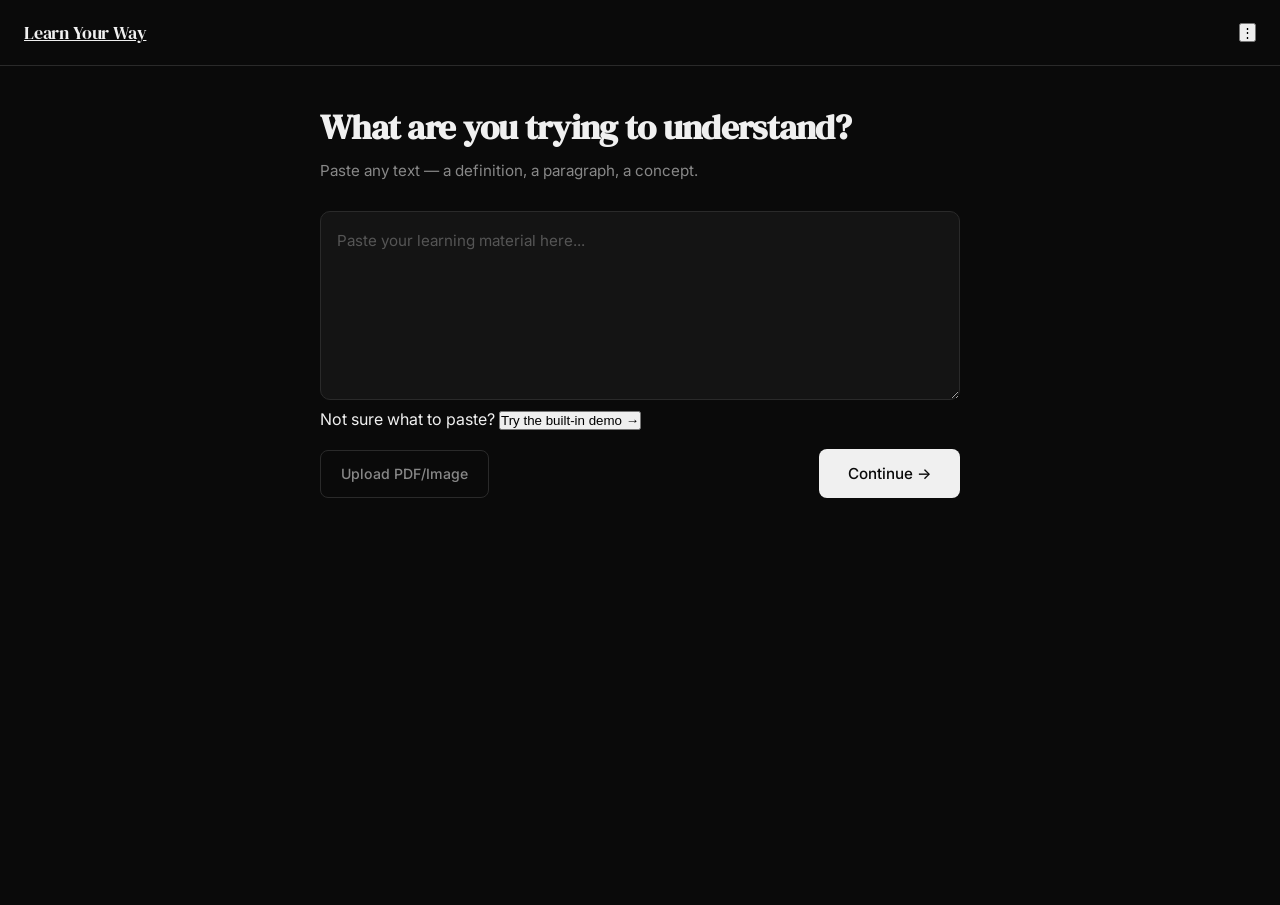
==== commit 4b4da338: "Remove API keys, add hamburger menu, improve UI" ====
--- a/learn.html
+++ b/learn.html
@@ -15,9 +15,16 @@
   <!-- NAV -->
   <nav class="nav">
     <a href="index.html" class="nav-logo">Learn Your Way</a>
-    <button class="theme-toggle" id="themeToggle" aria-label="Toggle dark/light mode">
-      <span class="theme-icon" id="themeIcon">☀</span>
-    </button>
+    <button class="hamburger-btn" id="hamburgerBtn" type="button" aria-label="Menu">⋮</button>
+    <div class="hamburger-menu hidden" id="hamburgerMenu">
+      <button class="menu-item" id="historyBtn" type="button">
+        <span class="menu-item-icon">⟳</span> Recent
+      </button>
+      <button class="menu-item" id="themeToggle" aria-label="Toggle theme">
+        <span class="menu-item-icon" id="themeIcon">☀</span>
+        <span id="themeLabel">Light mode</span>
+      </button>
+    </div>
   </nav>
 
   <!-- WORKSPACE -->
@@ -37,11 +44,9 @@
           aria-label="Learning material input"
         ></textarea>
 
+        <p class="demo-hint">Not sure what to paste? <button class="demo-hint-btn" id="demoBtn" type="button">Try the built-in demo →</button></p>
         <div class="input-actions">
-          <button class="btn btn-ghost" id="pdfBtn" type="button">Upload PDF</button><input type="file" id="pdfUpload" accept=".pdf" style="display:none" /><button class="btn btn-ghost" id="historyBtn" type="button">Recent</button>
-          <button class="btn btn-ghost" id="demoBtn" type="button">
-            Try the built-in demo
-          </button>
+          <button class="btn btn-ghost" id="pdfBtn" type="button">Upload PDF/Image</button><input type="file" id="pdfUpload" accept=".pdf,.jpg,.jpeg,.png,.webp" style="display:none" />
           <button class="btn btn-primary" id="continueBtn" type="button">
             Continue →
           </button>
